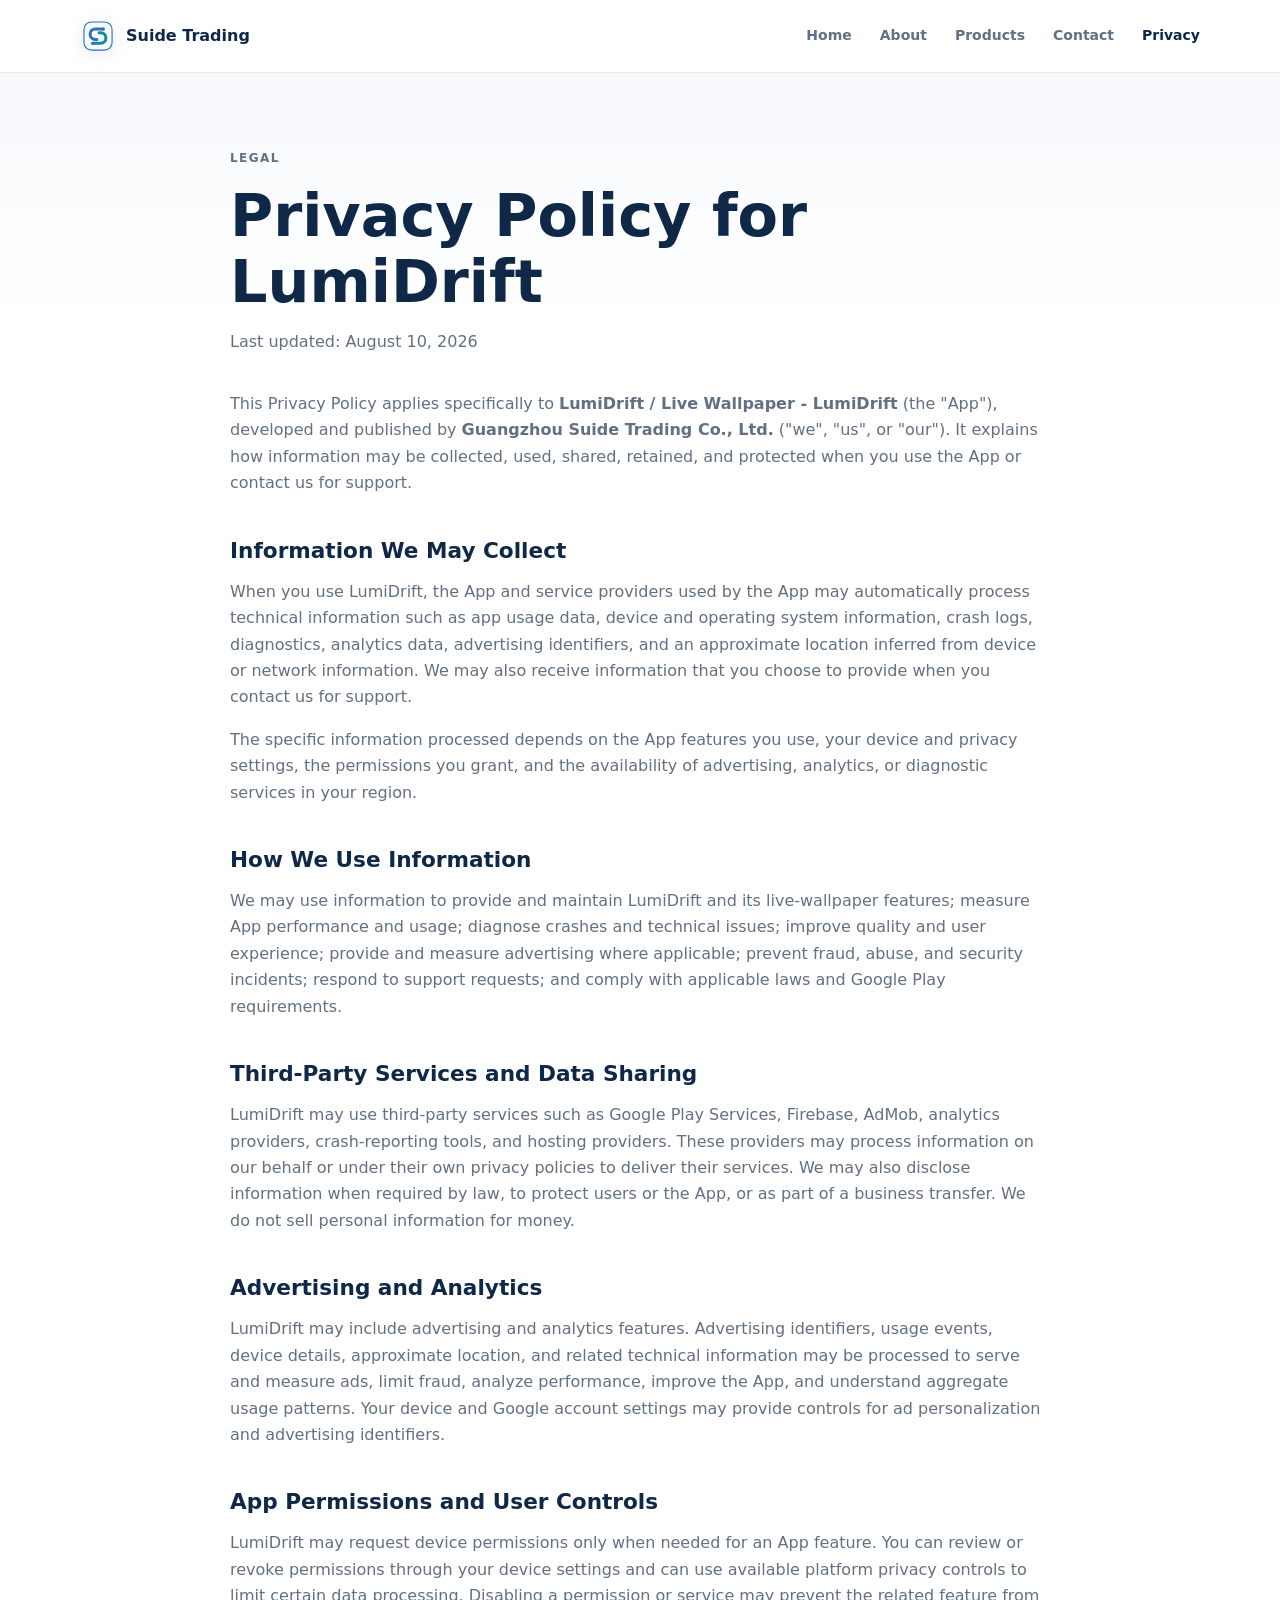
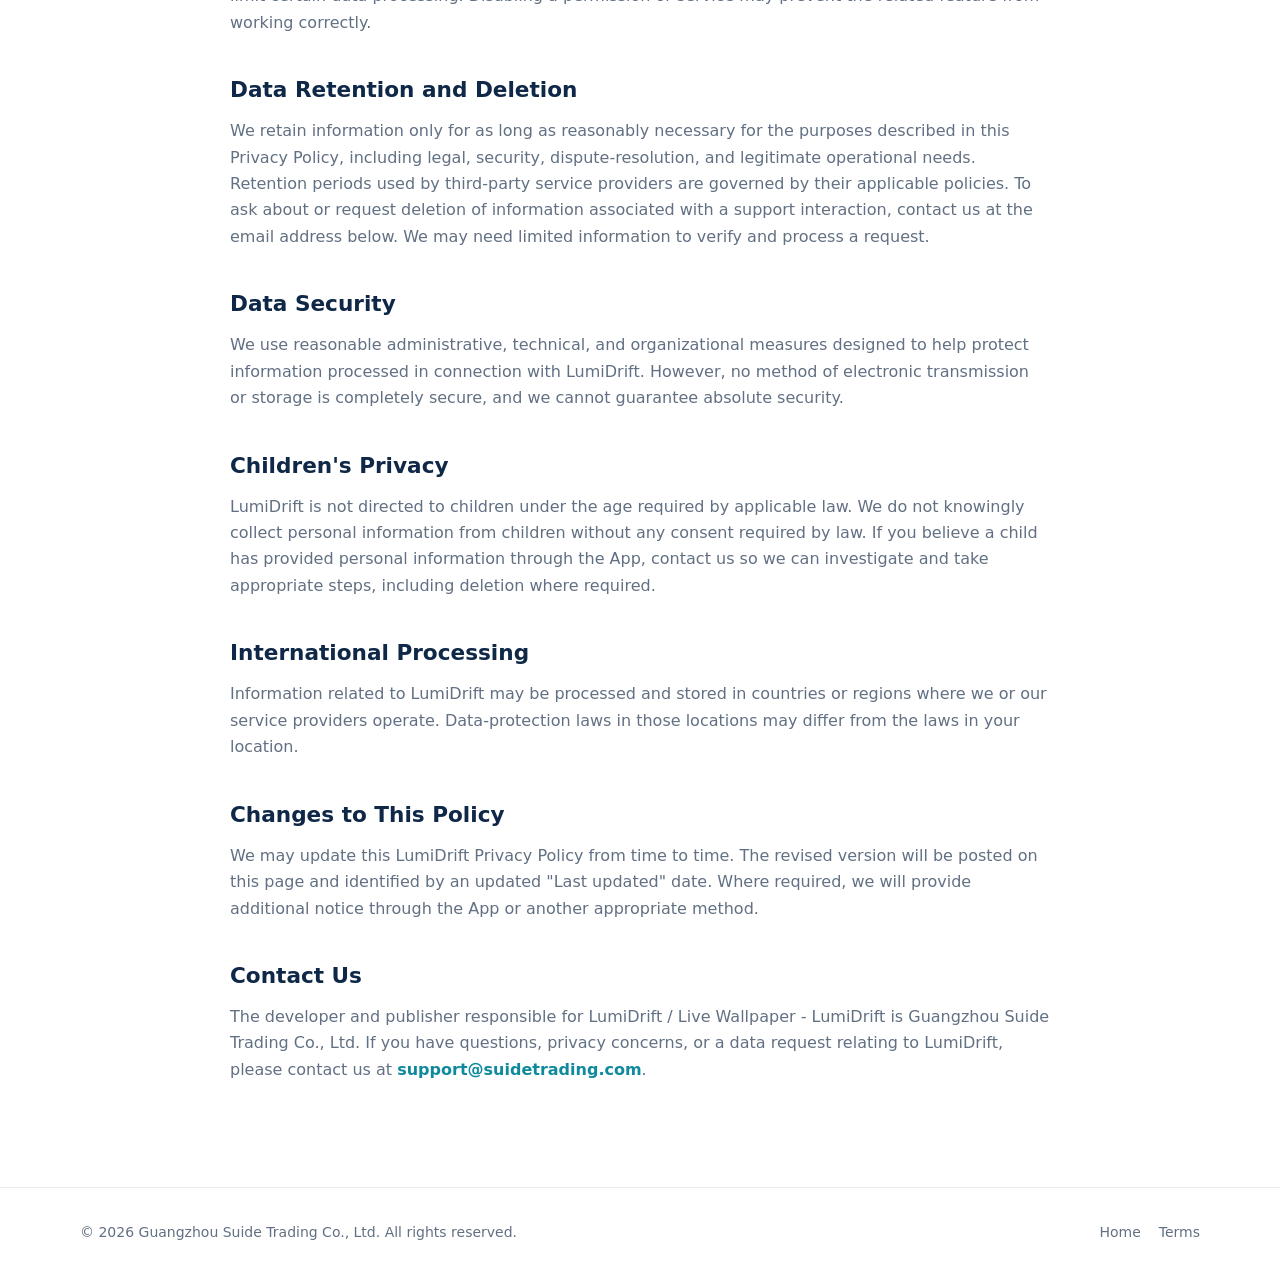
==== lumidrift-privacy-policy.html @ 43f15ac9 "1" ====
<!doctype html>
<html lang="en">
  <head>
    <meta charset="utf-8">
    <meta name="viewport" content="width=device-width, initial-scale=1">
    <meta name="description" content="Privacy Policy for LumiDrift / Live Wallpaper - LumiDrift, developed and published by Guangzhou Suide Trading Co., Ltd.">
    <meta name="theme-color" content="#0f2847">
    <title>Privacy Policy for LumiDrift | Guangzhou Suide Trading Co., Ltd.</title>
    <link rel="canonical" href="https://suidetrading.com/lumidrift-privacy-policy.html">
    <link rel="icon" href="./assets/favicon.svg" type="image/svg+xml">
    <link rel="stylesheet" href="./assets/css/styles.css">
  </head>
  <body>
    <header class="site-header">
      <nav class="nav container" aria-label="Primary navigation">
        <a class="brand" href="./" aria-label="Suide Trading home">
          <img class="brand-logo" src="./assets/logo.svg" alt="" width="38" height="38">
          <span>Suide Trading</span>
        </a>
        <button class="nav-toggle" type="button" aria-expanded="false" aria-controls="nav-menu">
          <span class="sr-only">Toggle navigation</span>
          <span></span>
          <span></span>
          <span></span>
        </button>
        <div class="nav-links" id="nav-menu">
          <a href="./">Home</a>
          <a href="./#about">About</a>
          <a href="./#products">Products</a>
          <a href="./#contact">Contact</a>
          <a href="./lumidrift-privacy-policy.html" aria-current="page">Privacy</a>
        </div>
      </nav>
    </header>

    <main class="legal-main">
      <article class="container legal">
        <p class="eyebrow">Legal</p>
        <h1>Privacy Policy for LumiDrift</h1>
        <p class="updated">Last updated: August 10, 2026</p>

        <p>
          This Privacy Policy applies specifically to <strong>LumiDrift / Live Wallpaper -
          LumiDrift</strong> (the "App"), developed and published by <strong>Guangzhou Suide
          Trading Co., Ltd.</strong> ("we", "us", or "our"). It explains how information may be
          collected, used, shared, retained, and protected when you use the App or contact us for
          support.
        </p>

        <h2>Information We May Collect</h2>
        <p>
          When you use LumiDrift, the App and service providers used by the App may automatically
          process technical information such as app usage data, device and operating system
          information, crash logs, diagnostics, analytics data, advertising identifiers, and an
          approximate location inferred from device or network information. We may also receive
          information that you choose to provide when you contact us for support.
        </p>
        <p>
          The specific information processed depends on the App features you use, your device and
          privacy settings, the permissions you grant, and the availability of advertising,
          analytics, or diagnostic services in your region.
        </p>

        <h2>How We Use Information</h2>
        <p>
          We may use information to provide and maintain LumiDrift and its live-wallpaper features;
          measure App performance and usage; diagnose crashes and technical issues; improve quality
          and user experience; provide and measure advertising where applicable; prevent fraud,
          abuse, and security incidents; respond to support requests; and comply with applicable
          laws and Google Play requirements.
        </p>

        <h2>Third-Party Services and Data Sharing</h2>
        <p>
          LumiDrift may use third-party services such as Google Play Services, Firebase, AdMob,
          analytics providers, crash-reporting tools, and hosting providers. These providers may
          process information on our behalf or under their own privacy policies to deliver their
          services. We may also disclose information when required by law, to protect users or the
          App, or as part of a business transfer. We do not sell personal information for money.
        </p>

        <h2>Advertising and Analytics</h2>
        <p>
          LumiDrift may include advertising and analytics features. Advertising identifiers, usage
          events, device details, approximate location, and related technical information may be
          processed to serve and measure ads, limit fraud, analyze performance, improve the App,
          and understand aggregate usage patterns. Your device and Google account settings may
          provide controls for ad personalization and advertising identifiers.
        </p>

        <h2>App Permissions and User Controls</h2>
        <p>
          LumiDrift may request device permissions only when needed for an App feature. You can
          review or revoke permissions through your device settings and can use available platform
          privacy controls to limit certain data processing. Disabling a permission or service may
          prevent the related feature from working correctly.
        </p>

        <h2>Data Retention and Deletion</h2>
        <p>
          We retain information only for as long as reasonably necessary for the purposes described
          in this Privacy Policy, including legal, security, dispute-resolution, and legitimate
          operational needs. Retention periods used by third-party service providers are governed
          by their applicable policies. To ask about or request deletion of information associated
          with a support interaction, contact us at the email address below. We may need limited
          information to verify and process a request.
        </p>

        <h2>Data Security</h2>
        <p>
          We use reasonable administrative, technical, and organizational measures designed to help
          protect information processed in connection with LumiDrift. However, no method of
          electronic transmission or storage is completely secure, and we cannot guarantee absolute
          security.
        </p>

        <h2>Children's Privacy</h2>
        <p>
          LumiDrift is not directed to children under the age required by applicable law. We do not
          knowingly collect personal information from children without any consent required by law.
          If you believe a child has provided personal information through the App, contact us so we
          can investigate and take appropriate steps, including deletion where required.
        </p>

        <h2>International Processing</h2>
        <p>
          Information related to LumiDrift may be processed and stored in countries or regions where
          we or our service providers operate. Data-protection laws in those locations may differ
          from the laws in your location.
        </p>

        <h2>Changes to This Policy</h2>
        <p>
          We may update this LumiDrift Privacy Policy from time to time. The revised version will be
          posted on this page and identified by an updated "Last updated" date. Where required, we
          will provide additional notice through the App or another appropriate method.
        </p>

        <h2>Contact Us</h2>
        <p>
          The developer and publisher responsible for LumiDrift / Live Wallpaper - LumiDrift is
          Guangzhou Suide Trading Co., Ltd. If you have questions, privacy concerns, or a data
          request relating to LumiDrift, please contact us at
          <a href="mailto:support@suidetrading.com">support@suidetrading.com</a>.
        </p>
      </article>
    </main>

    <footer class="site-footer">
      <div class="container footer-inner">
        <p>&copy; 2026 Guangzhou Suide Trading Co., Ltd. All rights reserved.</p>
        <div>
          <a href="./">Home</a>
          <a href="./terms.html">Terms</a>
        </div>
      </div>
    </footer>

    <script src="./assets/js/main.js" defer></script>
  </body>
</html>
---- assets/css/styles.css ----
:root {
  --bg: #ffffff;
  --bg-muted: #f7f9fc;
  --surface: #ffffff;
  --text: #172033;
  --muted: #627083;
  --line: #e3eaf0;
  --primary: #0f2847;
  --primary-soft: #e8f5f7;
  --accent: #0f8a9d;
  --accent-2: #2f6fbd;
  --shadow: 0 20px 50px rgba(15, 40, 71, 0.1);
  --radius: 8px;
  --container: 1120px;
}

* {
  box-sizing: border-box;
}

html {
  scroll-behavior: smooth;
}

body {
  margin: 0;
  background: var(--bg);
  color: var(--text);
  font-family: Inter, ui-sans-serif, system-ui, -apple-system, BlinkMacSystemFont, "Segoe UI", sans-serif;
  font-size: 16px;
  line-height: 1.65;
  text-rendering: optimizeLegibility;
}

a {
  color: inherit;
  text-decoration: none;
}

a:hover {
  color: var(--accent);
}

.container {
  width: min(100% - 40px, var(--container));
  margin: 0 auto;
}

.site-header {
  position: sticky;
  top: 0;
  z-index: 20;
  background: rgba(255, 255, 255, 0.92);
  border-bottom: 1px solid var(--line);
  backdrop-filter: blur(14px);
}

.nav {
  display: flex;
  align-items: center;
  justify-content: space-between;
  min-height: 72px;
  gap: 24px;
}

.brand {
  display: inline-flex;
  align-items: center;
  gap: 10px;
  color: var(--primary);
  font-weight: 700;
  letter-spacing: 0;
  white-space: nowrap;
}

.brand-logo {
  width: 36px;
  height: 36px;
  flex: 0 0 auto;
  filter: drop-shadow(0 3px 8px rgba(15, 40, 71, 0.1));
}

.nav-links {
  display: flex;
  align-items: center;
  gap: 28px;
  color: var(--muted);
  font-size: 14px;
  font-weight: 600;
}

.nav-links a[aria-current="page"] {
  color: var(--primary);
}

.nav-toggle {
  display: none;
  width: 42px;
  height: 42px;
  align-items: center;
  justify-content: center;
  flex-direction: column;
  gap: 5px;
  border: 1px solid var(--line);
  border-radius: 8px;
  background: #ffffff;
  cursor: pointer;
}

.nav-toggle span:not(.sr-only) {
  width: 18px;
  height: 2px;
  background: var(--primary);
}

.sr-only {
  position: absolute;
  width: 1px;
  height: 1px;
  padding: 0;
  overflow: hidden;
  clip: rect(0, 0, 0, 0);
  white-space: nowrap;
  border: 0;
}

.section {
  padding: 88px 0;
}

.section-muted {
  background: var(--bg-muted);
  border-top: 1px solid var(--line);
  border-bottom: 1px solid var(--line);
}

.hero {
  position: relative;
  overflow: hidden;
  padding: 104px 0 96px;
  background:
    linear-gradient(180deg, #f7fbff 0%, #ffffff 68%),
    #ffffff;
}

.hero::before {
  position: absolute;
  inset: 0;
  content: "";
  background:
    radial-gradient(circle at 78% 24%, rgba(31, 111, 214, 0.16), transparent 28%),
    radial-gradient(circle at 90% 66%, rgba(15, 138, 157, 0.12), transparent 24%);
  mask-image: linear-gradient(180deg, rgba(0, 0, 0, 0.9), transparent 76%);
  pointer-events: none;
}

.hero > .container {
  position: relative;
  z-index: 1;
}

.hero-grid {
  display: grid;
  grid-template-columns: minmax(0, 1.1fr) minmax(320px, 0.7fr);
  gap: 56px;
  align-items: center;
}

.eyebrow {
  margin: 0 0 14px;
  color: var(--accent);
  font-size: 12px;
  font-weight: 800;
  letter-spacing: 0.12em;
  text-transform: uppercase;
}

h1,
h2,
h3,
p {
  overflow-wrap: break-word;
}

h1,
h2,
h3 {
  margin: 0;
  color: var(--primary);
  line-height: 1.12;
  letter-spacing: 0;
}

h1 {
  max-width: 820px;
  font-size: clamp(2.35rem, 5vw, 4.9rem);
}

h2 {
  font-size: clamp(1.75rem, 3.2vw, 2.75rem);
}

h3 {
  font-size: 1.05rem;
}

.hero-subtitle {
  max-width: 650px;
  margin: 24px 0 0;
  color: var(--muted);
  font-size: clamp(1.08rem, 2vw, 1.28rem);
}

.hero-actions {
  display: flex;
  flex-wrap: wrap;
  gap: 12px;
  margin-top: 34px;
}

.button {
  display: inline-flex;
  min-height: 46px;
  align-items: center;
  justify-content: center;
  border-radius: 8px;
  padding: 0 18px;
  font-size: 14px;
  font-weight: 700;
}

.button-primary {
  background: var(--primary);
  color: #ffffff;
}

.button-primary:hover {
  background: #17395f;
  color: #ffffff;
}

.button-secondary {
  border: 1px solid var(--line);
  background: #ffffff;
  color: var(--primary);
}

.hero-visual {
  position: relative;
  min-height: 430px;
}

.hero-visual::before {
  position: absolute;
  content: "";
  width: 340px;
  height: 340px;
  top: 40px;
  right: 18px;
  border-radius: 44px;
  background: linear-gradient(145deg, rgba(232, 244, 255, 0.85), rgba(255, 255, 255, 0.35));
  transform: rotate(8deg);
}

.visual-card {
  position: absolute;
  border: 1px solid rgba(218, 226, 234, 0.92);
  border-radius: 26px;
  background: rgba(255, 255, 255, 0.82);
  box-shadow: 0 28px 70px rgba(15, 40, 71, 0.12);
  backdrop-filter: blur(12px);
}

.visual-card-main {
  inset: 18px 28px 18px 22px;
  display: grid;
  grid-template-columns: 190px minmax(0, 1fr);
  gap: 22px;
  align-items: center;
  padding: 28px;
}

.device-frame {
  width: 178px;
  height: 330px;
  margin: 0 auto;
  border: 1px solid #d3dde7;
  border-radius: 34px;
  background: #f8fbff;
  padding: 10px;
  box-shadow:
    inset 0 0 0 4px #ffffff,
    0 22px 48px rgba(15, 40, 71, 0.16);
}

.device-screen {
  display: grid;
  height: 100%;
  grid-template-columns: repeat(2, 1fr);
  gap: 10px;
  align-content: start;
  border-radius: 26px;
  padding: 24px 14px 16px;
  color: var(--primary);
  background:
    linear-gradient(180deg, #ffffff, #edf6fb);
}

.device-screen span {
  width: auto;
  height: 58px;
  margin: 0;
  border-radius: 16px;
  background:
    linear-gradient(145deg, rgba(255, 255, 255, 0.55), rgba(255, 255, 255, 0)),
    linear-gradient(145deg, #1f6fd6, #0f8a9d);
  box-shadow: 0 10px 24px rgba(31, 111, 214, 0.22);
}

.device-screen span:nth-child(2) {
  background:
    linear-gradient(145deg, rgba(255, 255, 255, 0.6), rgba(255, 255, 255, 0)),
    #ffffff;
  border: 1px solid #dbe6ef;
}

.device-screen span:nth-child(3) {
  background:
    linear-gradient(90deg, #dbe7f3 0 28%, transparent 28% 38%, #dbe7f3 38% 66%, transparent 66%),
    #ffffff;
  border: 1px solid #dbe6ef;
}

.device-screen span:nth-child(4) {
  background:
    radial-gradient(circle at 32% 32%, #ffffff 0 12%, transparent 13%),
    linear-gradient(145deg, #0f8a9d, #78c9d6);
}

.device-screen strong,
.device-screen small {
  grid-column: 1 / -1;
}

.device-screen strong {
  margin-top: auto;
}

.device-screen strong,
.visual-card-small strong {
  display: block;
  line-height: 1.2;
}

.device-screen small,
.visual-card-small small,
.status-panel span {
  display: block;
  color: var(--muted);
  font-size: 12px;
  line-height: 1.45;
}

.status-panel {
  margin-top: 0;
  border-radius: 22px;
  background: rgba(247, 249, 252, 0.92);
  padding: 20px;
}

.status-panel span {
  color: var(--muted);
  font-weight: 700;
}

.status-panel::before {
  display: block;
  width: 52px;
  height: 52px;
  margin-bottom: 18px;
  border-radius: 16px;
  background:
    linear-gradient(145deg, rgba(255, 255, 255, 0.65), rgba(255, 255, 255, 0)),
    linear-gradient(145deg, #1f6fd6, #0f8a9d);
  content: "";
  box-shadow: 0 14px 30px rgba(31, 111, 214, 0.22);
}

.progress-line {
  height: 8px;
  margin-top: 12px;
  overflow: hidden;
  border-radius: 999px;
  background: #dbe7ee;
}

.progress-line i {
  display: block;
  width: 72%;
  height: 100%;
  border-radius: inherit;
  background: linear-gradient(90deg, var(--accent), var(--accent-2));
}

.visual-card-small {
  display: flex;
  align-items: center;
  gap: 14px;
  width: 258px;
  padding: 16px;
  border-radius: 22px;
}

.visual-card-small small {
  color: var(--muted);
}

.visual-card-top {
  top: -4px;
  right: -2px;
}

.visual-card-bottom {
  left: -8px;
  bottom: -2px;
}

.mini-icon {
  width: 46px;
  height: 46px;
  flex: 0 0 auto;
  border-radius: 14px;
  background:
    linear-gradient(145deg, rgba(255, 255, 255, 0.62), rgba(255, 255, 255, 0)),
    linear-gradient(145deg, #1f6fd6, #0f8a9d);
  border: 0;
  box-shadow: 0 12px 24px rgba(31, 111, 214, 0.2);
}

.mini-icon-alt {
  background:
    radial-gradient(circle at 50% 50%, #ffffff 0 18%, transparent 19%),
    linear-gradient(145deg, #89d2de, #0f8a9d);
}

.split {
  display: grid;
  grid-template-columns: minmax(0, 0.85fr) minmax(0, 1.15fr);
  gap: 56px;
}

.content p,
.section-heading p,
.legal p {
  color: var(--muted);
}

.content p:first-child,
.section-heading p:first-of-type,
.legal > p:first-of-type {
  margin-top: 0;
}

.section-heading {
  max-width: 760px;
}

.section-heading p {
  margin: 18px 0 0;
}

.feature-grid {
  display: grid;
  grid-template-columns: repeat(3, minmax(0, 1fr));
  gap: 18px;
  margin-top: 36px;
}

.feature {
  min-height: 176px;
  border: 1px solid var(--line);
  border-radius: 18px;
  background: var(--surface);
  padding: 26px;
  box-shadow: 0 12px 32px rgba(15, 40, 71, 0.04);
}

.feature-icon {
  display: block;
  width: 64px;
  height: 64px;
  margin: -4px 0 18px -4px;
  filter: drop-shadow(0 12px 18px rgba(15, 40, 71, 0.12));
}

.feature p {
  margin: 14px 0 0;
  color: var(--muted);
}

.contact-card {
  border: 1px solid var(--line);
  border-radius: var(--radius);
  background: #ffffff;
  box-shadow: var(--shadow);
}

.contact-card div {
  display: grid;
  grid-template-columns: 170px minmax(0, 1fr);
  gap: 18px;
  padding: 20px 24px;
  border-bottom: 1px solid var(--line);
}

.contact-card div:last-child {
  border-bottom: 0;
}

.contact-card span {
  color: var(--muted);
  font-size: 13px;
  font-weight: 700;
}

.contact-card a {
  color: var(--primary);
  font-weight: 700;
  overflow-wrap: anywhere;
}

.site-footer {
  border-top: 1px solid var(--line);
  background: #ffffff;
}

.footer-inner {
  display: flex;
  min-height: 88px;
  align-items: center;
  justify-content: space-between;
  gap: 22px;
  color: var(--muted);
  font-size: 14px;
}

.footer-inner p {
  margin: 0;
}

.footer-inner div {
  display: flex;
  gap: 18px;
  white-space: nowrap;
}

.legal-main {
  padding: 76px 0 88px;
  background: linear-gradient(180deg, var(--bg-muted), #ffffff 260px);
}

.legal {
  max-width: 820px;
}

.legal h1 {
  font-size: clamp(2.2rem, 4.6vw, 4rem);
}

.legal h2 {
  margin-top: 42px;
  font-size: 1.35rem;
}

.legal a {
  color: var(--accent);
  font-weight: 700;
}

.updated {
  margin: 14px 0 36px;
}

@media (max-width: 860px) {
  .nav {
    min-height: 66px;
  }

  .nav-toggle {
    display: inline-flex;
  }

  .nav-links {
    position: absolute;
    top: 66px;
    left: 0;
    right: 0;
    display: none;
    flex-direction: column;
    align-items: stretch;
    gap: 0;
    border-bottom: 1px solid var(--line);
    background: #ffffff;
    padding: 10px 20px 18px;
  }

  .nav-links.is-open {
    display: flex;
  }

  .nav-links a {
    padding: 12px 0;
  }

  .section,
  .hero {
    padding: 64px 0;
  }

  .hero-grid,
  .split,
  .feature-grid {
    grid-template-columns: 1fr;
  }

  .hero-grid,
  .split {
    gap: 34px;
  }

  .hero-visual {
    min-height: 390px;
    max-width: 520px;
  }
}

@media (max-width: 600px) {
  .container {
    width: min(100% - 28px, var(--container));
  }

  .brand {
    font-size: 15px;
  }

  .brand-logo {
    width: 30px;
    height: 30px;
  }

  .hero-visual {
    min-height: auto;
  }

  .hero-visual::before,
  .visual-card-small {
    display: none;
  }

  .visual-card,
  .visual-card-main {
    position: relative;
    inset: auto;
  }

  .visual-card-main {
    display: block;
    padding: 22px;
  }

  .status-panel {
    margin-top: 18px;
  }

  .hero-actions,
  .button {
    width: 100%;
  }

  .contact-card div {
    grid-template-columns: 1fr;
    gap: 4px;
  }

  .footer-inner {
    flex-direction: column;
    align-items: flex-start;
    justify-content: center;
    padding: 22px 0;
  }
}
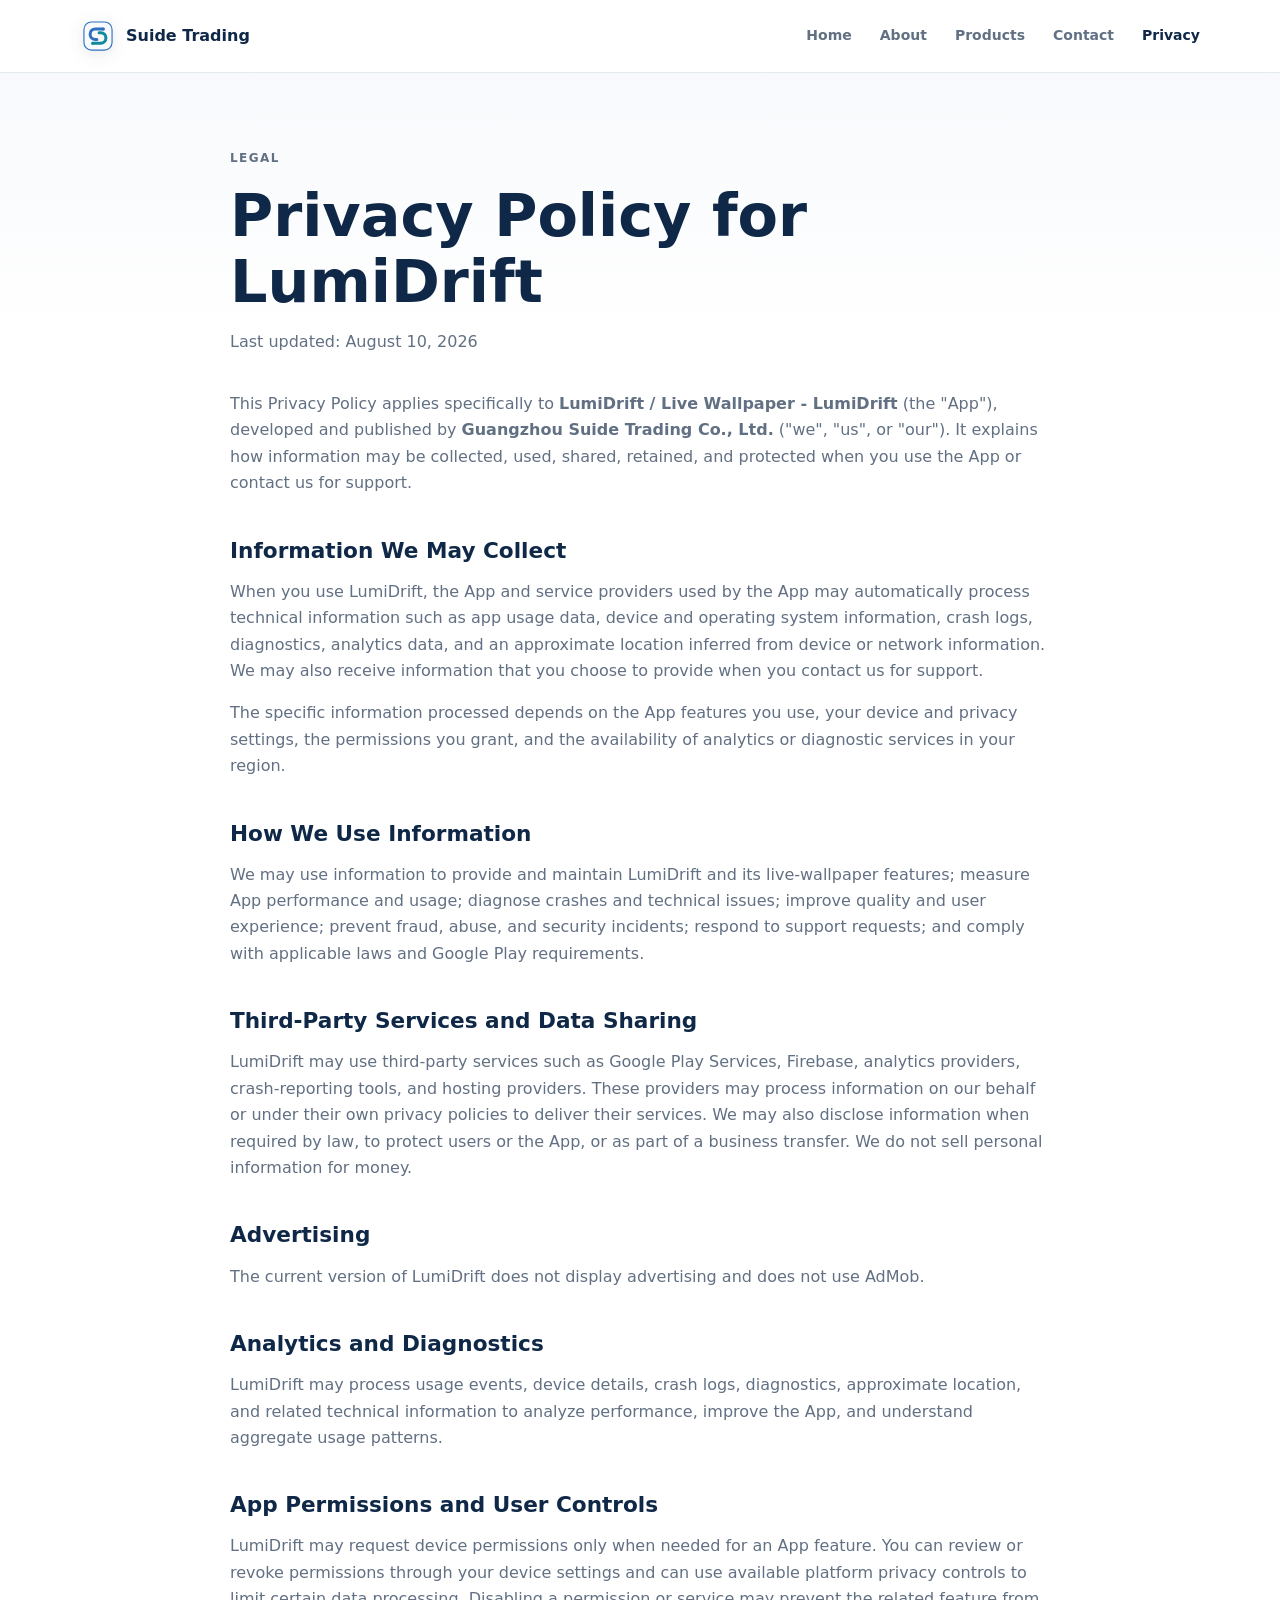
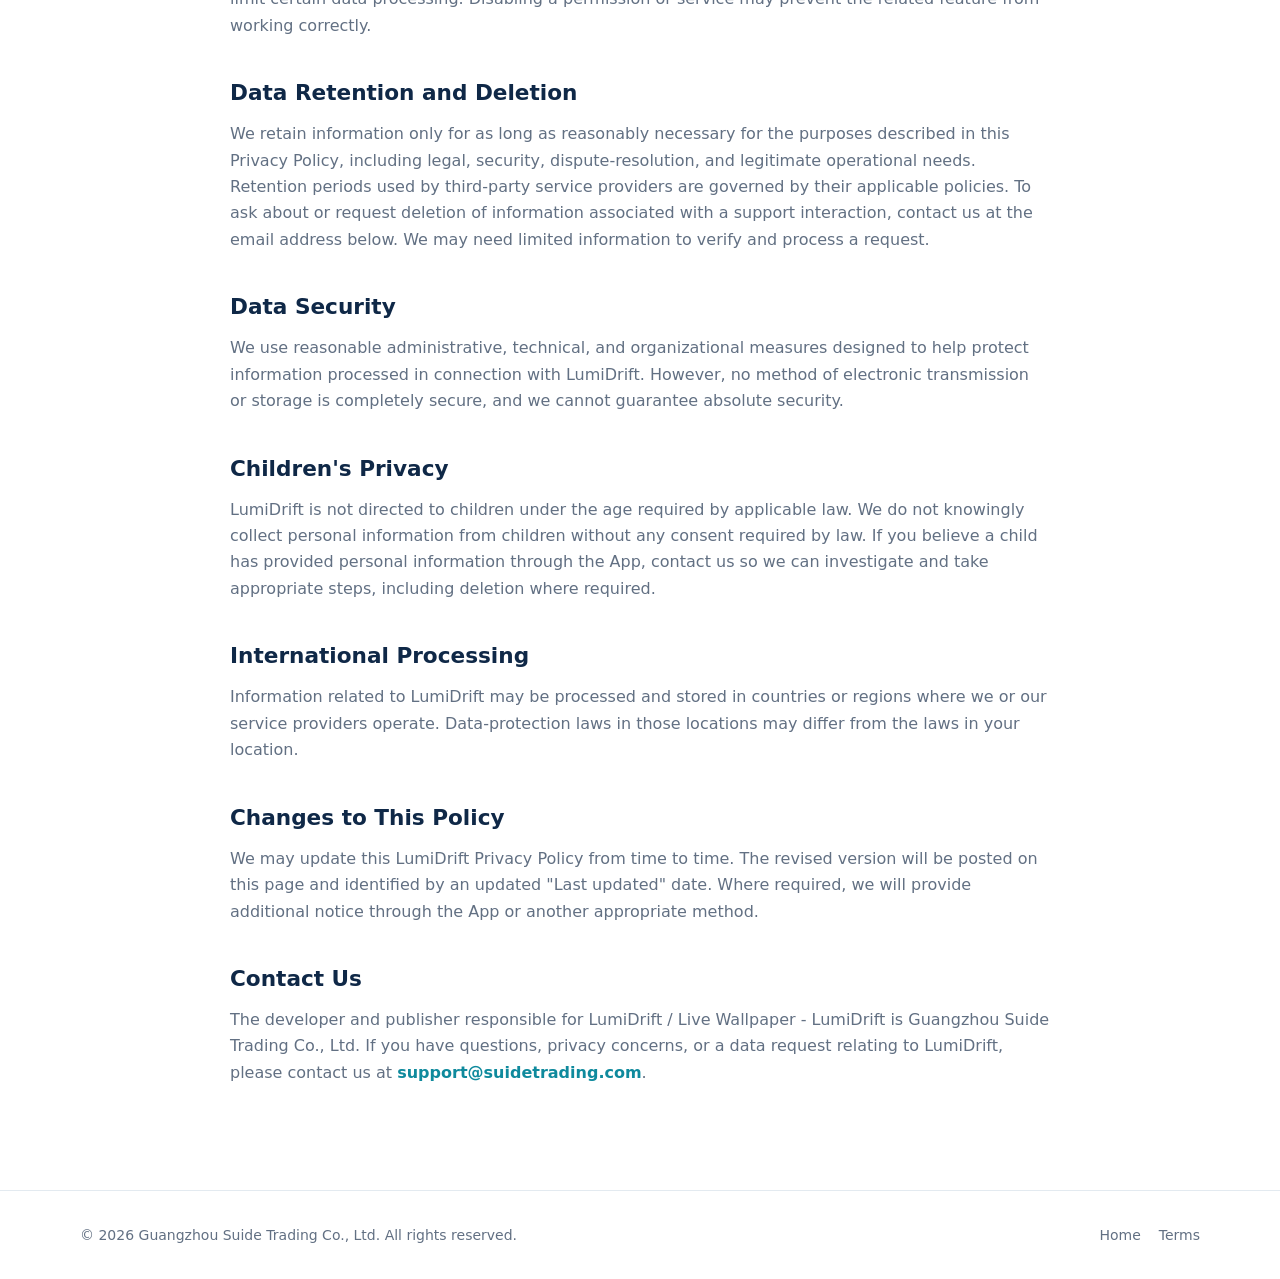
==== commit 5961d86f: "1" ====
--- a/lumidrift-privacy-policy.html
+++ b/lumidrift-privacy-policy.html
@@ -51,41 +51,43 @@
         <p>
           When you use LumiDrift, the App and service providers used by the App may automatically
           process technical information such as app usage data, device and operating system
-          information, crash logs, diagnostics, analytics data, advertising identifiers, and an
-          approximate location inferred from device or network information. We may also receive
+          information, crash logs, diagnostics, analytics data, and an approximate location
+          inferred from device or network information. We may also receive
           information that you choose to provide when you contact us for support.
         </p>
         <p>
           The specific information processed depends on the App features you use, your device and
-          privacy settings, the permissions you grant, and the availability of advertising,
-          analytics, or diagnostic services in your region.
+          privacy settings, the permissions you grant, and the availability of analytics or
+          diagnostic services in your region.
         </p>
 
         <h2>How We Use Information</h2>
         <p>
           We may use information to provide and maintain LumiDrift and its live-wallpaper features;
           measure App performance and usage; diagnose crashes and technical issues; improve quality
-          and user experience; provide and measure advertising where applicable; prevent fraud,
-          abuse, and security incidents; respond to support requests; and comply with applicable
-          laws and Google Play requirements.
+          and user experience; prevent fraud, abuse, and security incidents; respond to support
+          requests; and comply with applicable laws and Google Play requirements.
         </p>
 
         <h2>Third-Party Services and Data Sharing</h2>
         <p>
-          LumiDrift may use third-party services such as Google Play Services, Firebase, AdMob,
-          analytics providers, crash-reporting tools, and hosting providers. These providers may
+          LumiDrift may use third-party services such as Google Play Services, Firebase, analytics
+          providers, crash-reporting tools, and hosting providers. These providers may
           process information on our behalf or under their own privacy policies to deliver their
           services. We may also disclose information when required by law, to protect users or the
           App, or as part of a business transfer. We do not sell personal information for money.
         </p>
 
-        <h2>Advertising and Analytics</h2>
+        <h2>Advertising</h2>
         <p>
-          LumiDrift may include advertising and analytics features. Advertising identifiers, usage
-          events, device details, approximate location, and related technical information may be
-          processed to serve and measure ads, limit fraud, analyze performance, improve the App,
-          and understand aggregate usage patterns. Your device and Google account settings may
-          provide controls for ad personalization and advertising identifiers.
+          The current version of LumiDrift does not display advertising and does not use AdMob.
+        </p>
+
+        <h2>Analytics and Diagnostics</h2>
+        <p>
+          LumiDrift may process usage events, device details, crash logs, diagnostics, approximate
+          location, and related technical information to analyze performance, improve the App, and
+          understand aggregate usage patterns.
         </p>
 
         <h2>App Permissions and User Controls</h2>
